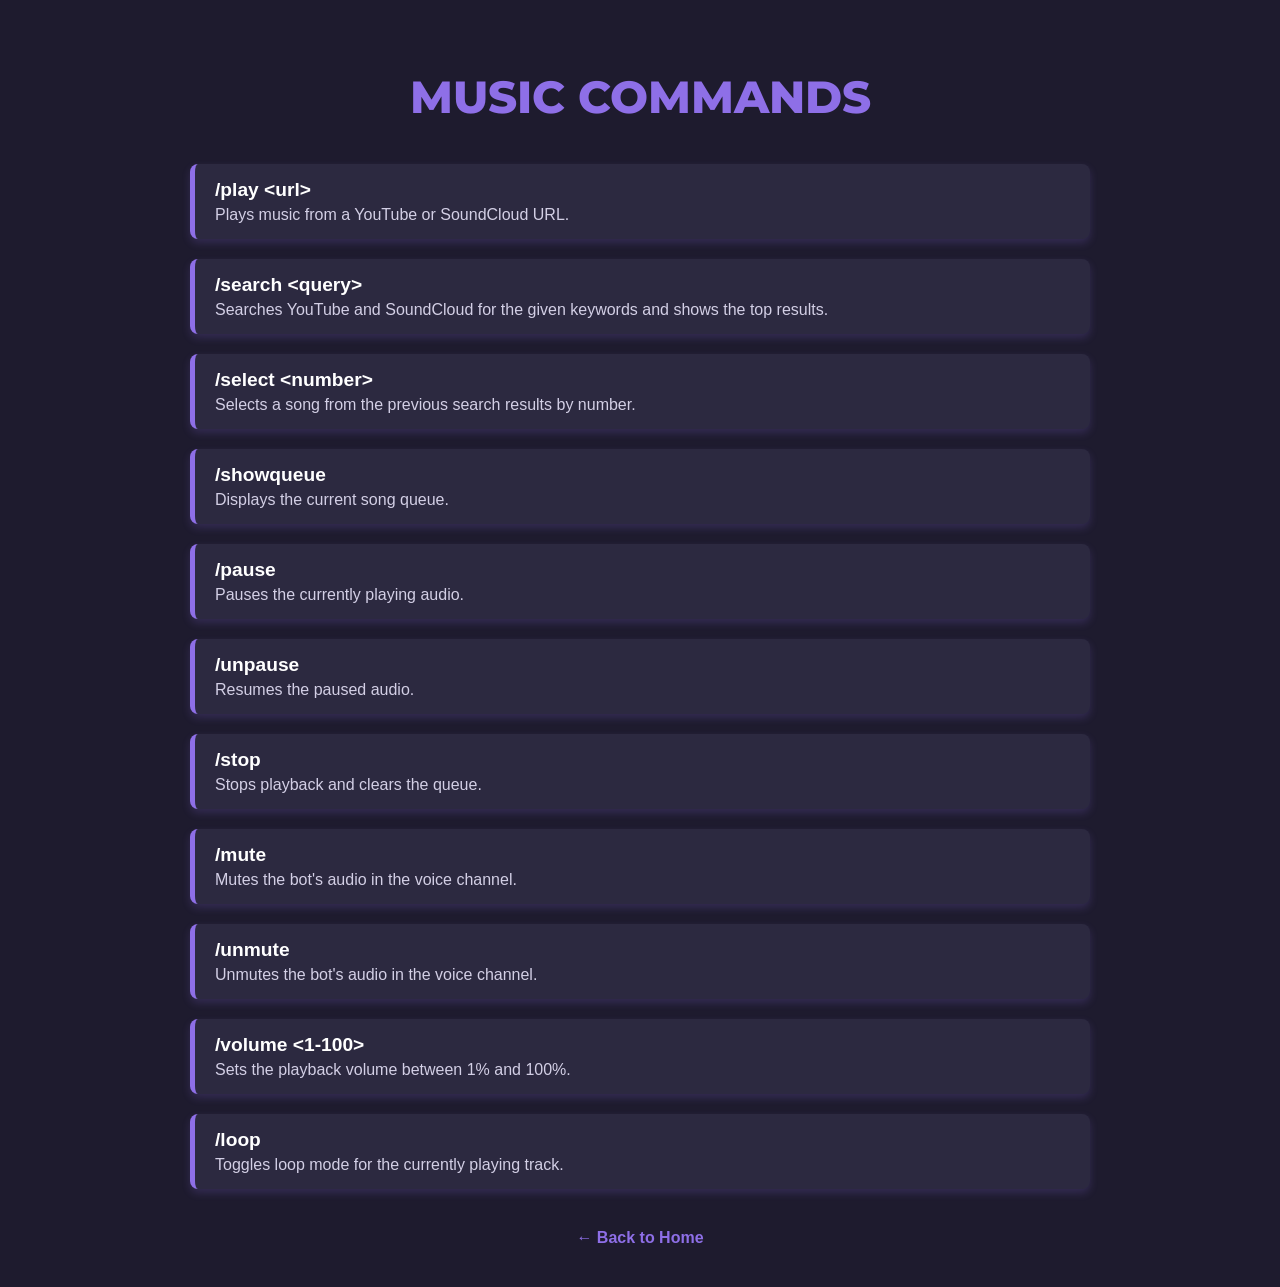
==== commands.html @ c77ef07a "Add files via upload" ====
<!DOCTYPE html>
<html lang="en">
<head>
  <meta charset="UTF-8" />
  <meta name="viewport" content="width=device-width, initial-scale=1" />
  <title>Audionix Commands</title>
  <link href="https://fonts.googleapis.com/css2?family=Montserrat:wgth@700;800&display=swap" rel="stylesheet">
  <style>
    body {
      margin: 0;
      font-family: 'Segoe UI', Tahoma, Geneva, Verdana, sans-serif;
      background: #1e1b2e;
      color: #e4e6eb;
    }
    .container {
      max-width: 900px;
      margin: 0 auto;
      padding: 40px 20px;
    }
    h1 {
      font-family: 'Montserrat', sans-serif;
      color: #8e6fe7;
      text-align: center;
      font-size: 2.8rem;
      margin-bottom: 40px;
      text-transform: uppercase;
      font-weight: 800;
    }
    .command {
      background: #2c2940;
      border-left: 5px solid #8e6fe7;
      margin-bottom: 20px;
      padding: 15px 20px;
      border-radius: 8px;
      box-shadow: 0 4px 8px rgba(142, 111, 231, 0.2);
    }
    .command-name {
      font-size: 1.2rem;
      font-weight: 700;
      color: #ffffff;
    }
    .command-description {
      margin-top: 5px;
      color: #d3cfe5;
    }
    a.back-link {
      display: block;
      text-align: center;
      margin-top: 40px;
      color: #8e6fe7;
      text-decoration: none;
      font-weight: bold;
    }
    a.back-link:hover {
      text-decoration: underline;
    }
  </style>
</head>
<body>
  <div class="container">
    <h1>Music Commands</h1>

    <div class="command">
      <div class="command-name">/play &lt;url&gt;</div>
      <div class="command-description">
        Plays music from a YouTube or SoundCloud URL.
      </div>
    </div>
    <div class="command">
      <div class="command-name">/search &lt;query&gt;</div>
      <div class="command-description">Searches YouTube and SoundCloud for the given keywords and shows the top results.</div>
    </div>
    <div class="command">
      <div class="command-name">/select &lt;number&gt;</div>
      <div class="command-description">Selects a song from the previous search results by number.</div>
    </div>
    <div class="command">
      <div class="command-name">/showqueue</div>
      <div class="command-description">Displays the current song queue.</div>
    </div>
    <div class="command">
      <div class="command-name">/pause</div>
      <div class="command-description">Pauses the currently playing audio.</div>
    </div>
    <div class="command">
      <div class="command-name">/unpause</div>
      <div class="command-description">Resumes the paused audio.</div>
    </div>
    <div class="command">
      <div class="command-name">/stop</div>
      <div class="command-description">Stops playback and clears the queue.</div>
    </div>
    <div class="command">
      <div class="command-name">/mute</div>
      <div class="command-description">Mutes the bot's audio in the voice channel.</div>
    </div>
    <div class="command">
      <div class="command-name">/unmute</div>
      <div class="command-description">Unmutes the bot's audio in the voice channel.</div>
    </div>
    <div class="command">
      <div class="command-name">/volume &lt;1-100&gt;</div>
      <div class="command-description">Sets the playback volume between 1% and 100%.</div>
    </div>
    <div class="command">
      <div class="command-name">/loop</div>
      <div class="command-description">Toggles loop mode for the currently playing track.</div>
    </div>

    <a href="index.html" class="back-link">← Back to Home</a>
  </div>
</body>
</html>
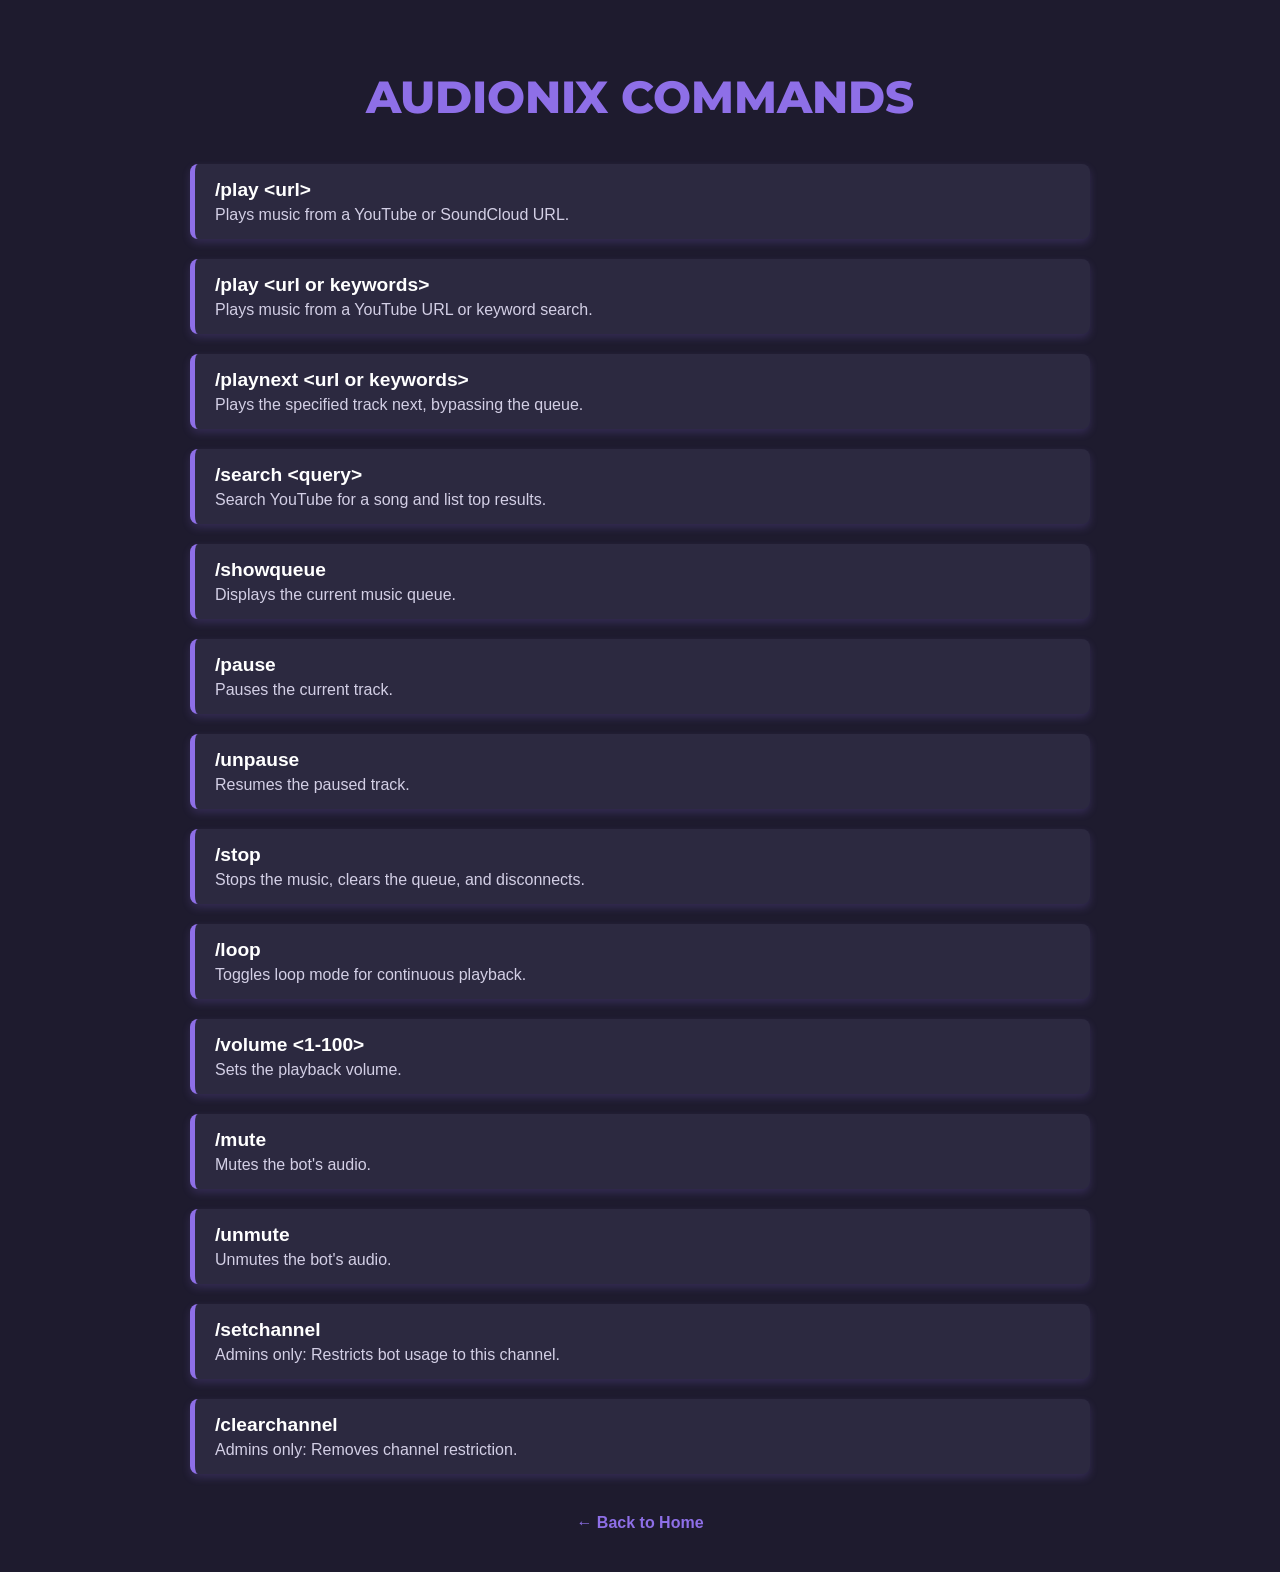
==== commit c31587e9: "Update commands.html" ====
--- a/commands.html
+++ b/commands.html
@@ -58,7 +58,7 @@
 </head>
 <body>
   <div class="container">
-    <h1>Music Commands</h1>
+    <h1>Audionix Commands</h1>
 
     <div class="command">
       <div class="command-name">/play &lt;url&gt;</div>
@@ -66,46 +66,58 @@
         Plays music from a YouTube or SoundCloud URL.
       </div>
     </div>
-    <div class="command">
-      <div class="command-name">/search &lt;query&gt;</div>
-      <div class="command-description">Searches YouTube and SoundCloud for the given keywords and shows the top results.</div>
-    </div>
-    <div class="command">
-      <div class="command-name">/select &lt;number&gt;</div>
-      <div class="command-description">Selects a song from the previous search results by number.</div>
-    </div>
-    <div class="command">
-      <div class="command-name">/showqueue</div>
-      <div class="command-description">Displays the current song queue.</div>
-    </div>
-    <div class="command">
-      <div class="command-name">/pause</div>
-      <div class="command-description">Pauses the currently playing audio.</div>
-    </div>
-    <div class="command">
-      <div class="command-name">/unpause</div>
-      <div class="command-description">Resumes the paused audio.</div>
-    </div>
-    <div class="command">
-      <div class="command-name">/stop</div>
-      <div class="command-description">Stops playback and clears the queue.</div>
-    </div>
-    <div class="command">
-      <div class="command-name">/mute</div>
-      <div class="command-description">Mutes the bot's audio in the voice channel.</div>
-    </div>
-    <div class="command">
-      <div class="command-name">/unmute</div>
-      <div class="command-description">Unmutes the bot's audio in the voice channel.</div>
-    </div>
-    <div class="command">
-      <div class="command-name">/volume &lt;1-100&gt;</div>
-      <div class="command-description">Sets the playback volume between 1% and 100%.</div>
-    </div>
-    <div class="command">
-      <div class="command-name">/loop</div>
-      <div class="command-description">Toggles loop mode for the currently playing track.</div>
-    </div>
+<div class="command">
+  <div class="command-name">/play &lt;url or keywords&gt;</div>
+  <div class="command-description">Plays music from a YouTube URL or keyword search.</div>
+</div>
+<div class="command">
+  <div class="command-name">/playnext &lt;url or keywords&gt;</div>
+  <div class="command-description">Plays the specified track next, bypassing the queue.</div>
+</div>
+<div class="command">
+  <div class="command-name">/search &lt;query&gt;</div>
+  <div class="command-description">Search YouTube for a song and list top results.</div>
+</div>
+<div class="command">
+  <div class="command-name">/showqueue</div>
+  <div class="command-description">Displays the current music queue.</div>
+</div>
+<div class="command">
+  <div class="command-name">/pause</div>
+  <div class="command-description">Pauses the current track.</div>
+</div>
+<div class="command">
+  <div class="command-name">/unpause</div>
+  <div class="command-description">Resumes the paused track.</div>
+</div>
+<div class="command">
+  <div class="command-name">/stop</div>
+  <div class="command-description">Stops the music, clears the queue, and disconnects.</div>
+</div>
+<div class="command">
+  <div class="command-name">/loop</div>
+  <div class="command-description">Toggles loop mode for continuous playback.</div>
+</div>
+<div class="command">
+  <div class="command-name">/volume &lt;1-100&gt;</div>
+  <div class="command-description">Sets the playback volume.</div>
+</div>
+<div class="command">
+  <div class="command-name">/mute</div>
+  <div class="command-description">Mutes the bot's audio.</div>
+</div>
+<div class="command">
+  <div class="command-name">/unmute</div>
+  <div class="command-description">Unmutes the bot's audio.</div>
+</div>
+<div class="command">
+  <div class="command-name">/setchannel</div>
+  <div class="command-description">Admins only: Restricts bot usage to this channel.</div>
+</div>
+<div class="command">
+  <div class="command-name">/clearchannel</div>
+  <div class="command-description">Admins only: Removes channel restriction.</div>
+</div>
 
     <a href="index.html" class="back-link">← Back to Home</a>
   </div>
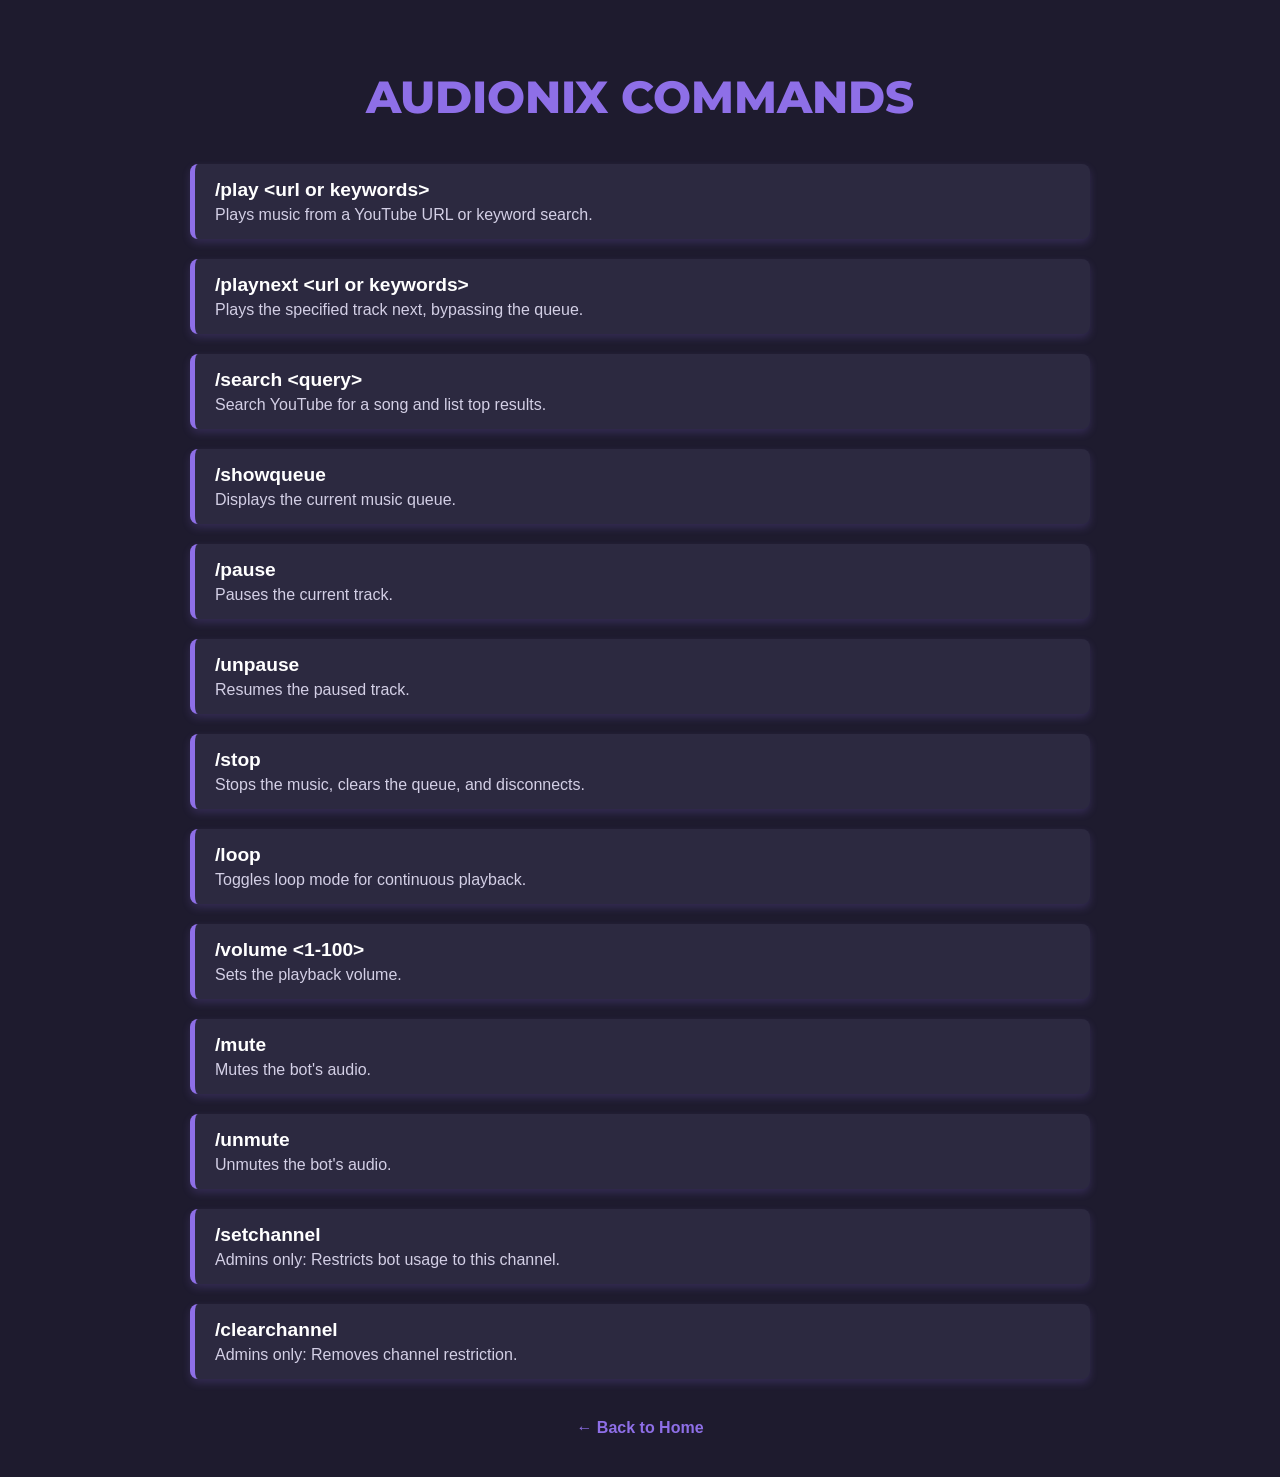
==== commit 0328b7c4: "Update commands.html" ====
--- a/commands.html
+++ b/commands.html
@@ -59,13 +59,7 @@
 <body>
   <div class="container">
     <h1>Audionix Commands</h1>
-
-    <div class="command">
-      <div class="command-name">/play &lt;url&gt;</div>
-      <div class="command-description">
-        Plays music from a YouTube or SoundCloud URL.
-      </div>
-    </div>
+    
 <div class="command">
   <div class="command-name">/play &lt;url or keywords&gt;</div>
   <div class="command-description">Plays music from a YouTube URL or keyword search.</div>
